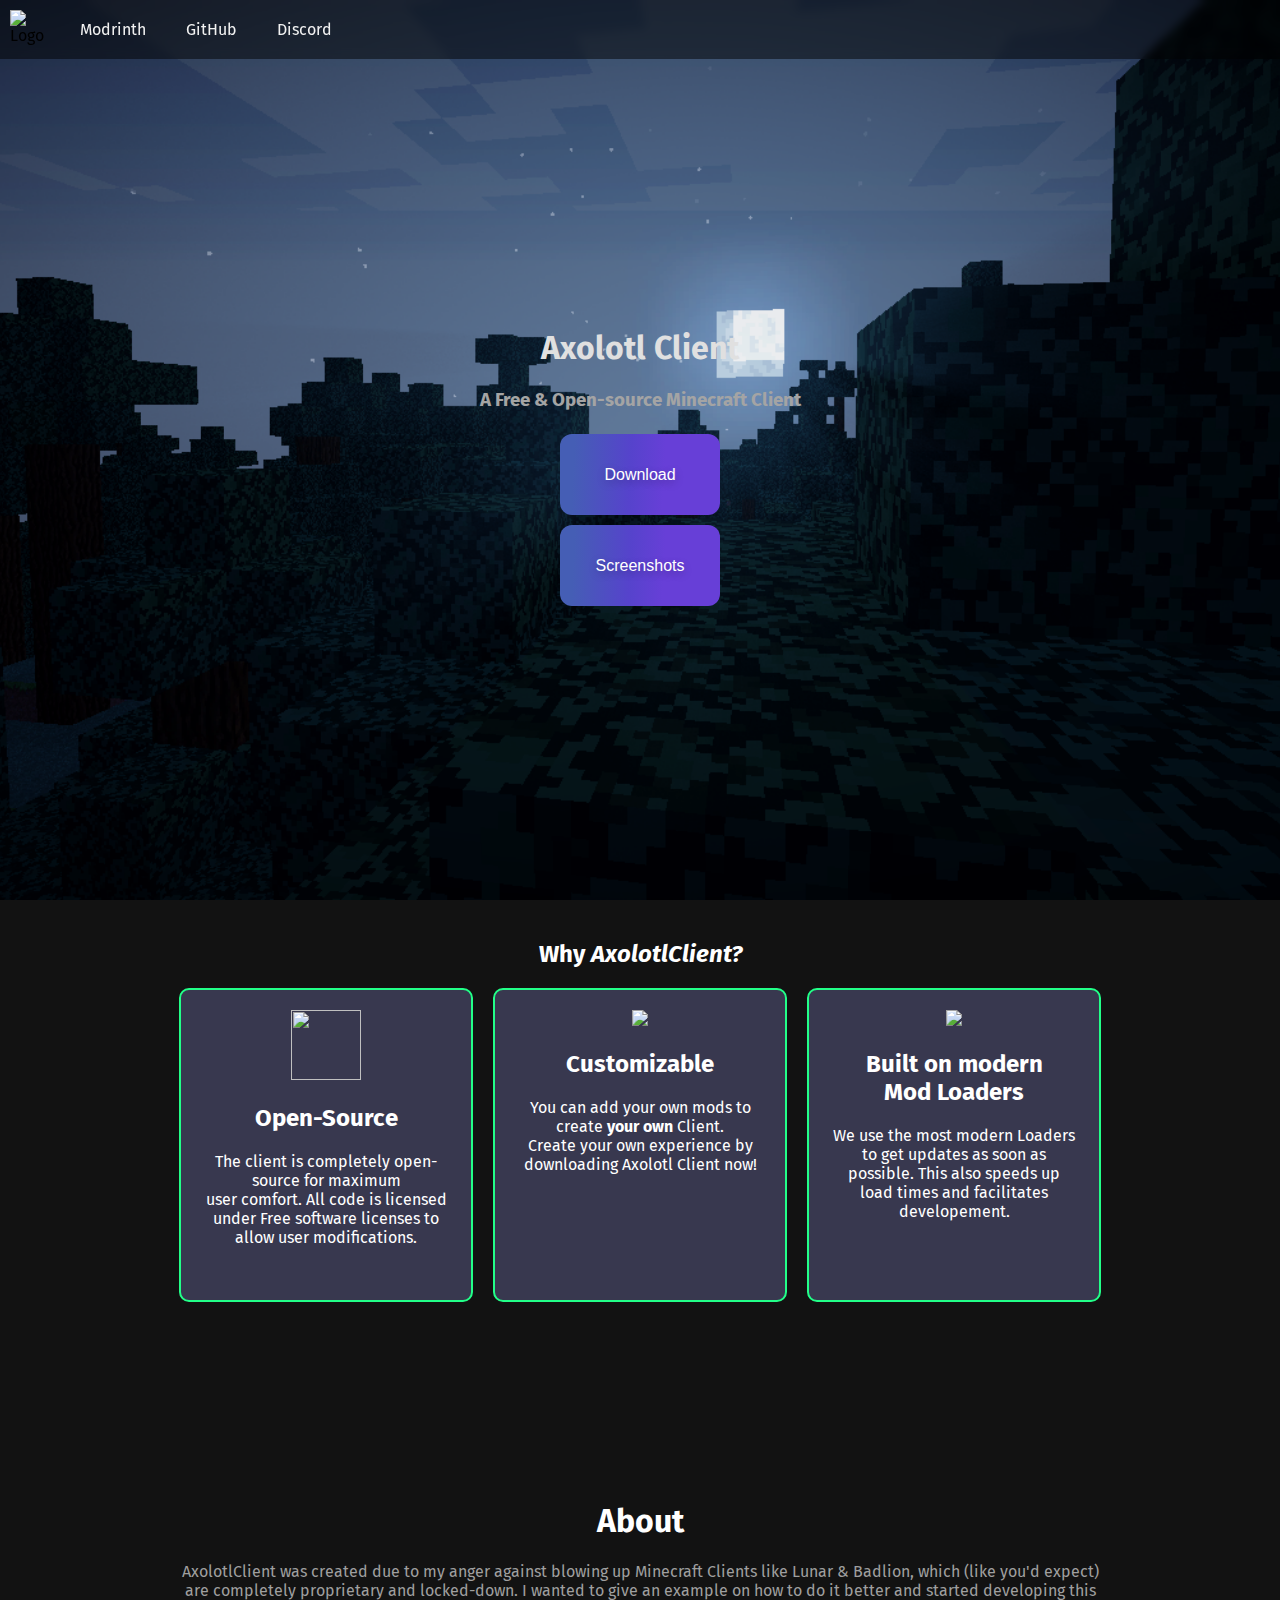
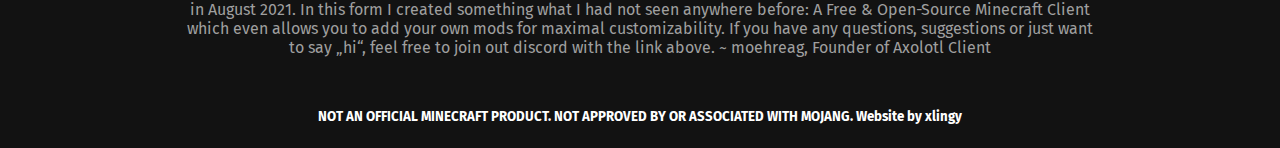
==== index.html @ c9d59232 "New background, buttons, tooltip" ====
<!DOCTYPE html>
<html lang="en">

<head>
  <link rel="stylesheet" href="index.css">
  <link rel="icon" href="images/icon.png">
  <link href="https://fonts.bunny.net/css2?family=Fira+Sans&display=swap" rel="stylesheet">
  <meta charset="UTF-8">
  <meta http-equiv="X-UA-Compatible" content="IE=edge">
  <meta name="viewport" content="width=device-width, initial-scale=1.0">
  <title>Axolotl Client</title>
</head>

<div class="navbar">
  <img src="images/icon.png" alt="Logo">
  <a href="https://modrinth.com/mod/axolotlclient">Modrinth</a>
  <a href="https://github.com/AxolotlClient/">GitHub</a>
  <a href="https://discord.gg/9Q3brQVQZN">Discord</a>
</div>

<body>
  <div class="main">
    <div class="buttons">
      <img src="images/icon.png" alt="">
      <h1>Axolotl Client</h1>
      <h3>A Free & Open-source Minecraft Client</h3>
      <a href="https://modrinth.com/mod/axolotlclient/versions#all-versions"><button class="tooltip"><span class="tooltiptext">Available for 1.8.9, 1.16.5, 1.19-1.19.4</span>Download</button></a>
      <a href="https://modrinth.com/mod/axolotlclient/gallery"><button>Screenshots</button></a>
    </div>
  </div>

  <div class="next__slide">
    <h2>Why <em>AxolotlClient?</em></h2>
    <div class="reasons">
      <div class="reason">
        <img class="icon" src="images/github.svg" width="70px" height="70px">
        <h2>Open-Source</h2>
        <p>
          The client is completely open-source for maximum<br> user comfort.
          All code is licensed under Free software licenses to allow user modifications.
        </p>
      </div>
      <div class="reason">
        <img src="images/modrinth.svg" height="70px" color="#00aa00">
        <h2>Customizable</h2>
        <p>
          You can add your own mods to create <b>your own</b> Client.
          <br>
          Create your own experience by downloading Axolotl Client now!
        </p>
      </div>
      <div class="reason">
        <img src="images/quilt.svg" height="70px">
        <h2>
          Built on modern<br> Mod Loaders
        </h2>
        <p>
          We use the most modern Loaders to get updates as soon as possible. This also speeds up<br> load times and
          facilitates developement.
        </p>
      </div>
    </div>
  </div>
  <div class="about">
    <h1>About</h1>
    <p>AxolotlClient was created due to my anger against blowing up Minecraft Clients like Lunar & Badlion, which
      (like you'd expect) are completely proprietary and locked-down. I wanted to give an example on how to do it better
      and
      started developing this in August 2021. In this form I created something what I had not seen anywhere before:
      A Free & Open-Source Minecraft Client which even allows you to add your own mods for maximal customizability.
      If you have any questions, suggestions or just want to say „hi“, feel free to join out discord with the link
      above.
      ~ moehreag, Founder of Axolotl Client</p>
    <h5 class="warning">NOT AN OFFICIAL MINECRAFT PRODUCT. NOT APPROVED BY OR ASSOCIATED WITH MOJANG.
      Website by xlingy
    </h5>
  </div>



</body>

</html>
---- index.css ----
html {
  scroll-behavior: smooth;
}

::-webkit-scrollbar {
  width: 10px;
}

::-webkit-scrollbar-track {
  background: #3d3d3d;
}

::-webkit-scrollbar-thumb {
  background: #717171;
}

body {
  margin: 0px;
  font-family: "Fira Sans", sans-serif;
}

.main {
  position: relative;
  align-items: center;
  display: flex;
  flex-direction: column;
  justify-content: center;
  text-align: center;
  display: flex;
  flex-direction: column;
  background-image: url(images/background.png);
  background-repeat: no-repeat;
  background-position: center;
  background-size: cover;
  min-height: 100vh;
  min-width: 100%;
  top: 0;
  left: 0;
}

.main h1 {
  color: rgb(224, 224, 224);
}

.main h3 {
  color: #a4a4a4;
}

.main button {
  background-image: linear-gradient(
    92.88deg,
    #455eb5 9.16%,
    #5643cc 43.89%,
    #673fd7 64.72%
  );
  border-radius: 12px;
  margin: 5px;
  border-style: none;
  box-sizing: border-box;
  color: #ffffff;
  cursor: pointer;
  flex-shrink: 0;
  font-family: "Inter UI", "SF Pro Display", -apple-system, BlinkMacSystemFont,
    "Segoe UI", Roboto, Oxygen, Ubuntu, Cantarell, "Open Sans", "Helvetica Neue",
    sans-serif;
  font-size: 16px;
  font-weight: 500;
  height: 4rem;
  padding: 0 1.6rem;
  text-align: center;
  text-shadow: rgba(0, 0, 0, 0.25) 0 3px 8px;
  transition: all 1s;
  user-select: none;
  -webkit-user-select: none;
  touch-action: manipulation;
  width: 50%;
  min-height: 7vh;
  height: 9vh;
  text-decoration: none;
}

.main button:hover {
  box-shadow: rgba(80, 63, 205, 0.5) 0 1px 30px;
  transition-duration: 0.5s;
}

@media (min-width: 768px) {
  .button-36 {
    padding: 0 2.6rem;
  }
}

.tooltip {
  position: relative;
  display: inline-block;
}

.tooltip .tooltiptext {
  opacity: 0;
  transition: opacity 1s;
  visibility: hidden;
  width: 150px;
  background-color: rgba(58, 58, 58, 0.912);
  color: #fff;
  text-align: center;
  border-radius: 6px;
  padding: 5px 0;
  position: absolute;
  z-index: 1;
  bottom: 120%;
  left: 40%;
  margin-left: -60px;
}

.tooltip .tooltiptext::after {
  content: "";
  position: absolute;
  top: 100%;
  left: 50%;
  margin-left: -5px;
  border-width: 5px;
  border-style: solid;
  border-color: rgb(54, 54, 54) transparent transparent transparent;
}

.tooltip:hover .tooltiptext {
  opacity: 1;
  visibility: visible;
}

.main button:hover {
  background-color: #35353f;
}

.main img {
  width: 10vh;
}

.next__slide {
  padding: 20px;
  text-align: center;
  color: white;
  background-color: #121212;
  min-height: 60vh;
}

.reasons {
  flex-wrap: wrap;
  gap: 20px;
  display: flex;
  justify-content: space-between;
  justify-content: center;
  text-align: center;
  background-color: #121212;
  color: white;
}

.reason {
  text-decoration: none;
  text-align: center;
  width: 250px;
  height: 270px;
  border: 2px solid;
  border-color: #22ff88;
  background-color: #38384f;
  border-radius: 10px;
  padding: 20px;
  transition-duration: 0.5s;
  font-size: 16px;
}

.reason:hover {
  border-color: #ff95d6;
  color: #ff95d6;
  font-size: 17.6px;
  height: 280px;
  width: 270px;
  margin-left: 0px;
  margin-right: 0px;
  margin-bottom: 10px;
}

.navbar {
  backdrop-filter: blur(5px);
  z-index: 1;
  overflow: hidden;
  background-color: #00000080;
  position: fixed;
  top: 0;
  width: 100%;
}

.navbar a {
  transition: 1s 5ms;
  float: left;
  display: block;
  color: #f2f2f2;
  text-align: center;
  padding: 20px;
  text-decoration: none;
}

.navbar img {
  padding: 10px;
  float: left;
  width: 40px;
}

.navbar a:hover {
  background: #ffffff90;
  color: black;
}

.about {
  background-color: #121212;
  color: #ffffff;
  padding: 1px;
  text-align: center;
}

.about p {
  color: #9f9f9f;
  margin-left: 20vh;
  margin-right: 20vh;
}

@media (max-width: 1000px) {
  .about p {
    color: #9f9f9f;
    margin-left: 5vh;
    margin-right: 5vh;
  }
}

.warning {
  color: #ffffff;
  padding-top: 30px;
}
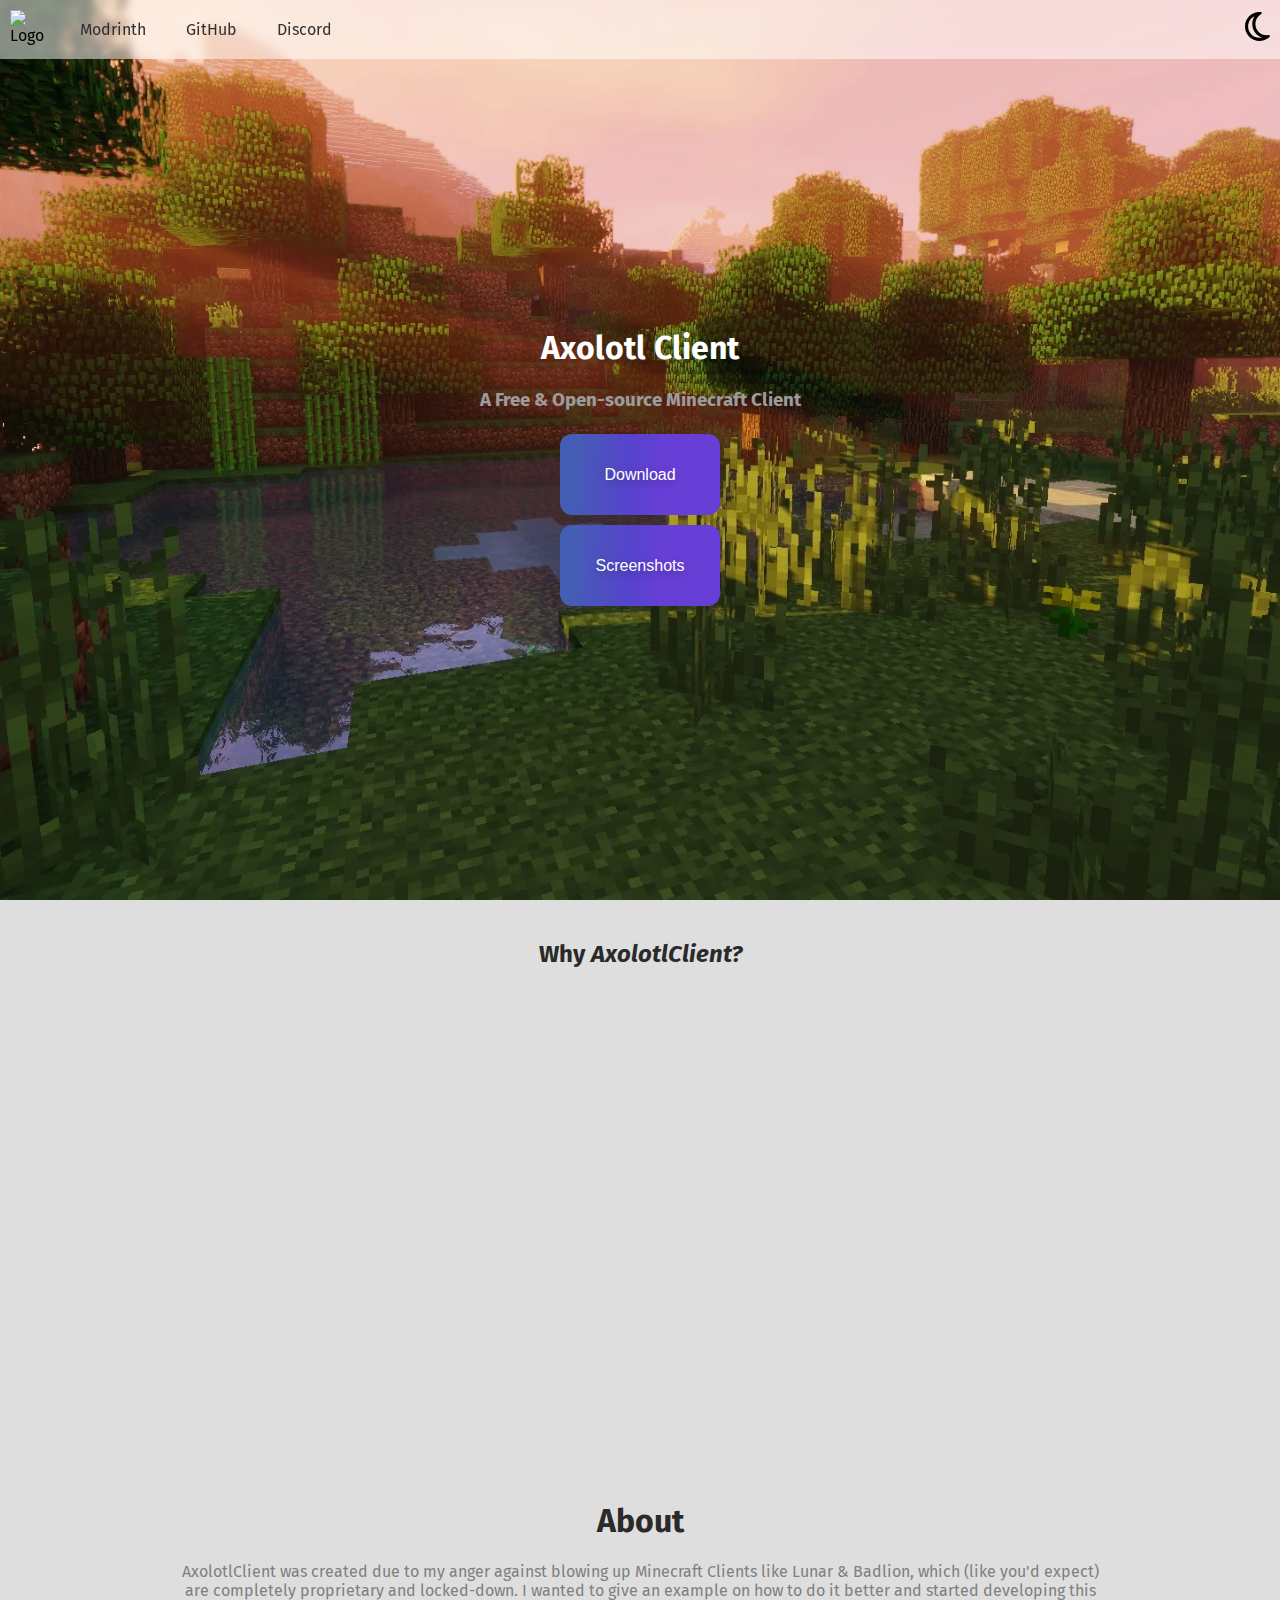
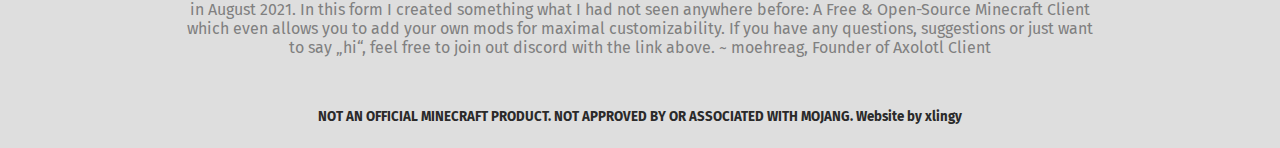
==== commit 3bf5f79d: "Animations for reasons, Dark theme switcher, Some Improvments" ====
--- a/index.html
+++ b/index.html
@@ -1,8 +1,9 @@
 <!DOCTYPE html>
-<html lang="en">
+<html lang="en" data-theme="dark">
 
 <head>
-  <link rel="stylesheet" href="index.css">
+  <script defer src="script.js"></script>
+  <link rel="stylesheet" href="style.css">
   <link rel="icon" href="images/icon.png">
   <link href="https://fonts.bunny.net/css2?family=Fira+Sans&display=swap" rel="stylesheet">
   <meta charset="UTF-8">
@@ -16,6 +17,7 @@
   <a href="https://modrinth.com/mod/axolotlclient">Modrinth</a>
   <a href="https://github.com/AxolotlClient/">GitHub</a>
   <a href="https://discord.gg/9Q3brQVQZN">Discord</a>
+  <img src="images/moon-regular.svg" alt="" id="switcher">
 </div>
 
 <body>
@@ -24,7 +26,8 @@
       <img src="images/icon.png" alt="">
       <h1>Axolotl Client</h1>
       <h3>A Free & Open-source Minecraft Client</h3>
-      <a href="https://modrinth.com/mod/axolotlclient/versions#all-versions"><button class="tooltip"><span class="tooltiptext">Available for 1.8.9, 1.16.5, 1.19-1.19.4</span>Download</button></a>
+      <a href="https://modrinth.com/mod/axolotlclient/versions#all-versions"><button class="tooltip">
+          Download</button></a>
       <a href="https://modrinth.com/mod/axolotlclient/gallery"><button>Screenshots</button></a>
     </div>
   </div>
@@ -75,9 +78,6 @@
       Website by xlingy
     </h5>
   </div>
-
-
-
 </body>
 
 </html>--- a/style.css
+++ b/style.css
@@ -0,0 +1,269 @@
+:root[data-theme="dark"] {
+  --background-image: url(images/background.png);
+  --navbar-text: #ffffff;
+  --main-text: #f2f2f2;
+  --muted-text: #a4a4a4;
+  --main-bg: #121212;
+  --reason-bg: #38384f;
+  --navbar-bg: #00000080;
+  --navbar-hover-bg: #ffffff90;
+  --navbar-hover-text: #000;
+  --scrollbar-track: #3d3d3d;
+  --scrollbar-thumb: #717171;
+  --about-text: var(--main-text);
+  --about-muted: var(--muted-text);
+  --switcher-color: invert(100%) sepia(2%) saturate(122%) hue-rotate(243deg)
+    brightness(113%) contrast(90%);
+}
+
+:root[data-theme="light"] {
+  --background-image: url(images/light-bg.webp);
+  --main-text: #fff;
+  --muted-text: #9c9c9c;
+  --reason-text: #fff;
+  --navbar-text: #303030;
+  --main-bg: #dedede;
+  --reason-bg: #5a5a6b;
+  --navbar-bg: #ffffff80;
+  --navbar-hover-bg: #00000090;
+  --navbar-hover-text: #fff;
+  --scrollbar-track: #6c6c6c;
+  --scrollbar-thumb: #b0b0b0;
+  --about-text: #2a2a2a;
+  --about-muted: #808080;
+}
+
+:root {
+  --default-transition: color 0.3s ease-in-out,
+    background-color 0.4s ease-in-out, border-color 0.3s ease-in-out,
+    fill 0.3s ease-in-out, transform 0.3s ease-in-out;
+}
+
+html {
+  scroll-behavior: smooth;
+}
+
+::-webkit-scrollbar {
+  width: 10px;
+}
+
+::-webkit-scrollbar-track {
+  background: var(--scrollbar-track);
+}
+
+::-webkit-scrollbar-thumb {
+  background: var(--scrollbar-thumb);
+}
+
+body {
+  transition: var(--default-transition);
+  margin: 0px;
+  font-family: "Fira Sans", sans-serif;
+}
+
+.main {
+  background: var(--background-image);
+  position: relative;
+  align-items: center;
+  display: flex;
+  flex-direction: column;
+  justify-content: center;
+  text-align: center;
+  display: flex;
+  flex-direction: column;
+  background-repeat: no-repeat;
+  background-position: center;
+  background-size: cover;
+  min-height: 100vh;
+  min-width: 100%;
+  top: 0;
+  left: 0;
+}
+
+.main h1 {
+  color: var(--main-text);
+}
+
+.main h3 {
+  color: var(--muted-text);
+}
+
+.main button {
+  background-image: linear-gradient(
+    92.88deg,
+    #455eb5 9.16%,
+    #5643cc 43.89%,
+    #673fd7 64.72%
+  );
+  border-radius: 12px;
+  margin: 5px;
+  border-style: none;
+  box-sizing: border-box;
+  color: var(--main-text);
+  cursor: pointer;
+  flex-shrink: 0;
+  font-family: "Inter UI", "SF Pro Display", -apple-system, BlinkMacSystemFont,
+    "Segoe UI", Roboto, Oxygen, Ubuntu, Cantarell, "Open Sans", "Helvetica Neue",
+    sans-serif;
+  font-size: 16px;
+  font-weight: 500;
+  height: 4rem;
+  padding: 0 1.6rem;
+  text-align: center;
+  text-shadow: rgba(0, 0, 0, 0.25) 0 3px 8px;
+  transition: all 1s;
+  user-select: none;
+  -webkit-user-select: none;
+  touch-action: manipulation;
+  width: 50%;
+  min-height: 7vh;
+  height: 9vh;
+  text-decoration: none;
+}
+
+.main button:hover {
+  box-shadow: rgba(80, 63, 205, 0.5) 0 1px 30px;
+  transition-duration: 0.5s;
+}
+
+@media (min-width: 768px) {
+  .button-36 {
+    padding: 0 2.6rem;
+  }
+}
+
+.main img {
+  width: 10vh;
+}
+
+.next__slide {
+  transition: var(--default-transition);
+  padding: 20px;
+  text-align: center;
+  color: var(--about-text);
+  background-color: var(--main-bg);
+  min-height: 60vh;
+}
+
+.reasons {
+  flex-wrap: wrap;
+  gap: 20px;
+  display: flex;
+  justify-content: space-between;
+  justify-content: center;
+  text-align: center;
+  color: var(--reason-text);
+}
+
+.reason {
+  text-decoration: none;
+  text-align: center;
+  width: 250px;
+  height: 270px;
+  border: 2px solid;
+  border-color: #22ff88;
+  background-color: var(--reason-bg);
+  border-radius: 10px;
+  padding: 20px;
+  transition-duration: 0.5s;
+  font-size: 16px;
+  opacity: 0;
+  transition: all 1s;
+  transform: translateX(-100%);
+}
+
+.reason p {
+  color: #d5d5d5;
+}
+
+@media (orientation: landscape) {
+  .reason:nth-child(2) {
+    transition-delay: 100ms;
+  }
+
+  .reason:nth-child(3) {
+    transition-delay: 200ms;
+  }
+}
+
+.show {
+  opacity: 1;
+  transform: translateX(0);
+}
+
+.reason:hover {
+  border-color: #ff95d6;
+  color: #ff95d6;
+  font-size: 17.6px;
+  height: 280px;
+  width: 270px;
+  margin-left: 0px;
+  margin-right: 0px;
+  margin-bottom: 10px;
+}
+
+.navbar {
+  transition: var(--default-transition);
+  backdrop-filter: blur(5px);
+  z-index: 1;
+  overflow: hidden;
+  background-color: var(--navbar-bg);
+  position: fixed;
+  top: 0;
+  width: 100%;
+}
+
+.navbar a {
+  transition: 1s 5ms;
+  float: left;
+  display: block;
+  color: var(--navbar-text);
+  text-align: center;
+  padding: 20px;
+  text-decoration: none;
+}
+
+.navbar img {
+  padding: 10px;
+  float: left;
+  width: 40px;
+}
+
+.navbar a:hover {
+  background: var(--navbar-hover-bg);
+  color: var(--navbar-hover-text);
+}
+
+#switcher {
+  transition: .3s 5ms;
+  filter: var(--switcher-color);
+  float: right;
+  width: 25px;
+  cursor: pointer;
+}
+
+.about {
+  transition: var(--default-transition);
+  background-color: var(--main-bg);
+  color: var(--about-text);
+  padding: 1px;
+  text-align: center;
+}
+
+.about p {
+  color: var(--about-muted);
+  margin-left: 20vh;
+  margin-right: 20vh;
+}
+
+@media (max-width: 1000px) {
+  .about p {
+    margin-left: 5vh;
+    margin-right: 5vh;
+  }
+}
+
+.warning {
+  color: var(--about-text);
+  padding-top: 30px;
+}
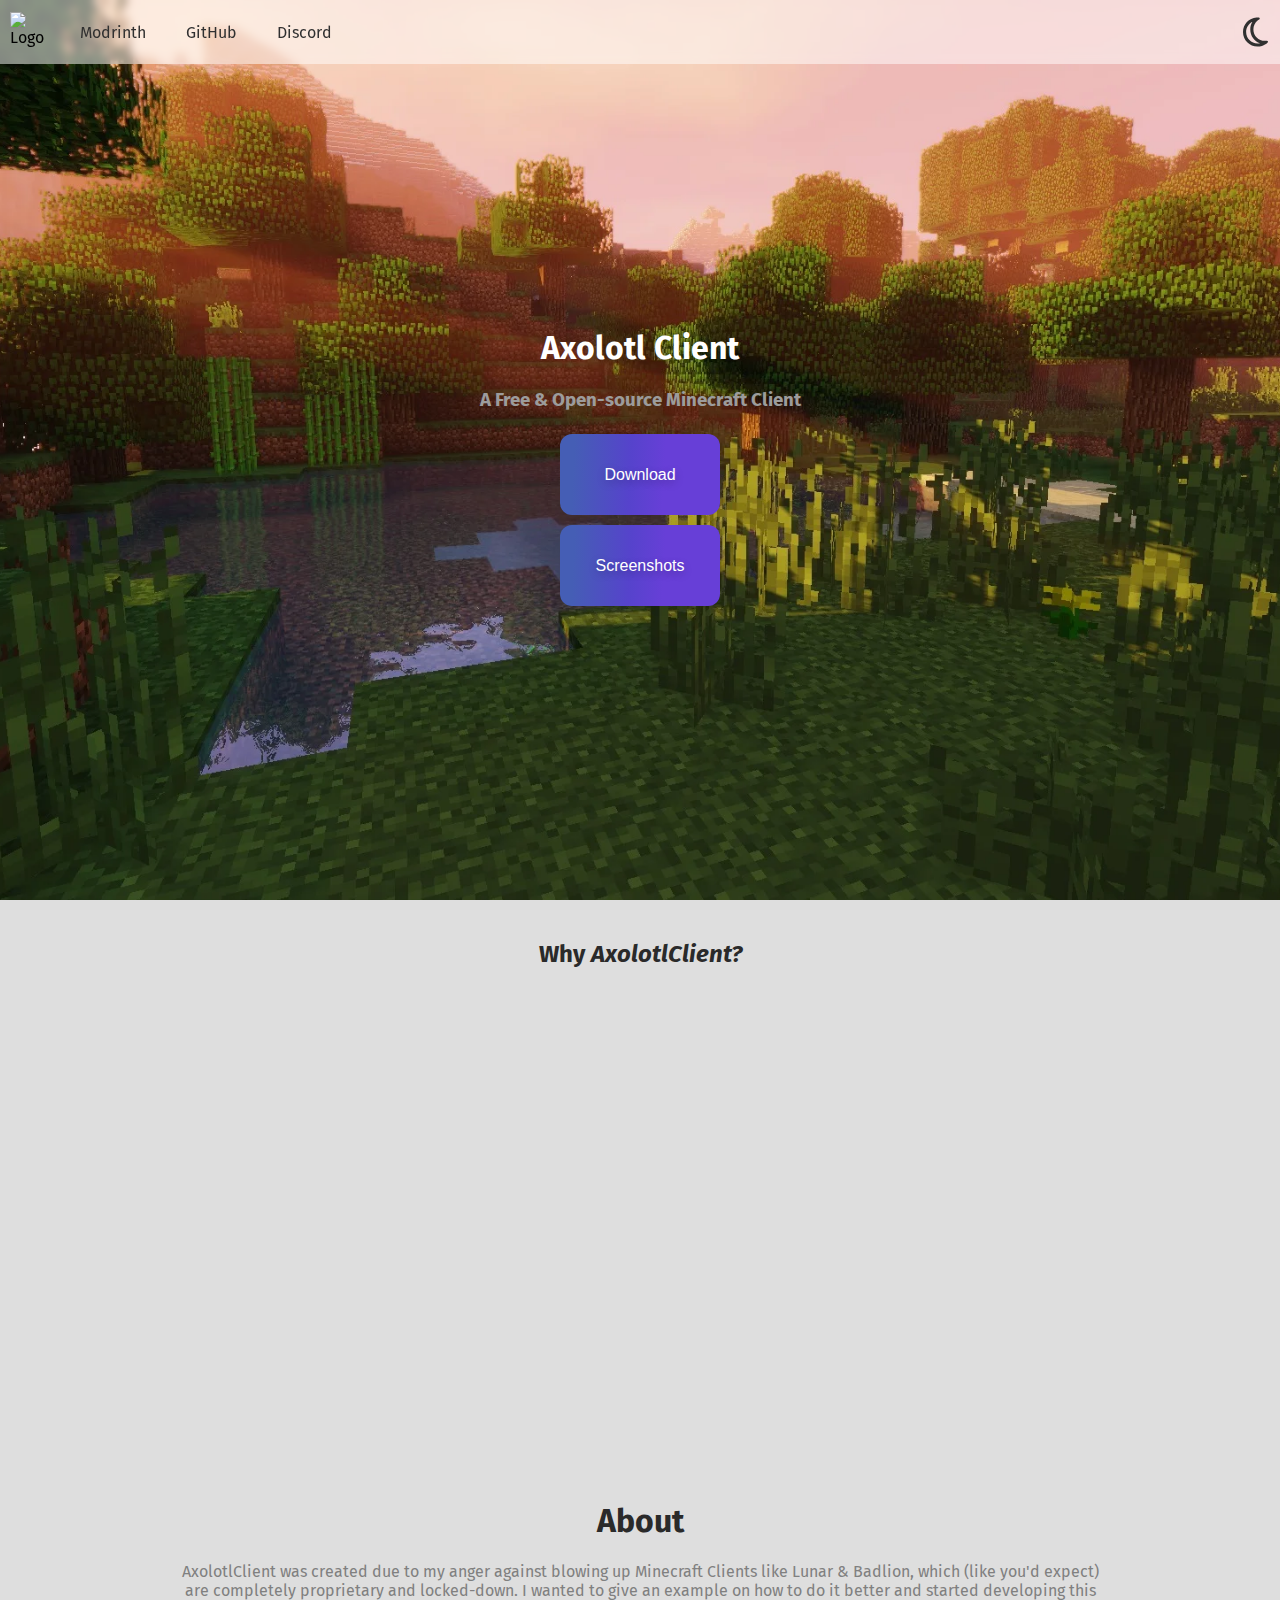
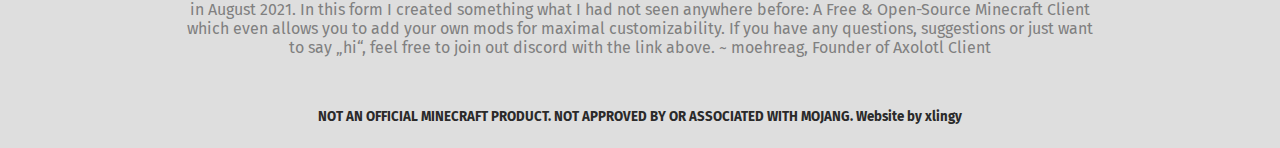
==== commit 6b1d1be3: "Improved dark theme switcher & Navbar improvments" ====
--- a/index.html
+++ b/index.html
@@ -13,11 +13,13 @@
 </head>
 
 <div class="navbar">
-  <img src="images/icon.png" alt="Logo">
-  <a href="https://modrinth.com/mod/axolotlclient">Modrinth</a>
-  <a href="https://github.com/AxolotlClient/">GitHub</a>
-  <a href="https://discord.gg/9Q3brQVQZN">Discord</a>
-  <img src="images/moon-regular.svg" alt="" id="switcher">
+  <div class="navbar-left">
+    <img src="images/icon.png" alt="Logo">
+    <a href="https://modrinth.com/mod/axolotlclient">Modrinth</a>
+    <a href="https://github.com/AxolotlClient/">GitHub</a>
+    <a href="https://discord.gg/9Q3brQVQZN">Discord</a>
+  </div>
+  <div class="navbar-right"><img src="images/moon-regular.svg" alt="" id="switcher"></div>
 </div>
 
 <body>
--- a/style.css
+++ b/style.css
@@ -31,6 +31,8 @@
   --scrollbar-thumb: #b0b0b0;
   --about-text: #2a2a2a;
   --about-muted: #808080;
+  --switcher-color: invert(6%) sepia(1%) saturate(751%) hue-rotate(314deg)
+    brightness(101%) contrast(71%);
 }
 
 :root {
@@ -202,8 +204,20 @@
   margin-bottom: 10px;
 }
 
+.navbar-left,
+.navbar-right {
+  display: flex;
+  align-items: center;
+  justify-content: space-between;
+}
+
 .navbar {
   transition: var(--default-transition);
+  justify-content: space-between;
+  display: flex;
+  align-items: center;
+  display: flex;
+  align-items: center;
   backdrop-filter: blur(5px);
   z-index: 1;
   overflow: hidden;
@@ -225,7 +239,7 @@
 
 .navbar img {
   padding: 10px;
-  float: left;
+  height: 40px;
   width: 40px;
 }
 
@@ -235,10 +249,11 @@
 }
 
 #switcher {
-  transition: .3s 5ms;
+  transition: 0.3s 5ms;
   filter: var(--switcher-color);
   float: right;
   width: 25px;
+  margin: 2px;
   cursor: pointer;
 }
 
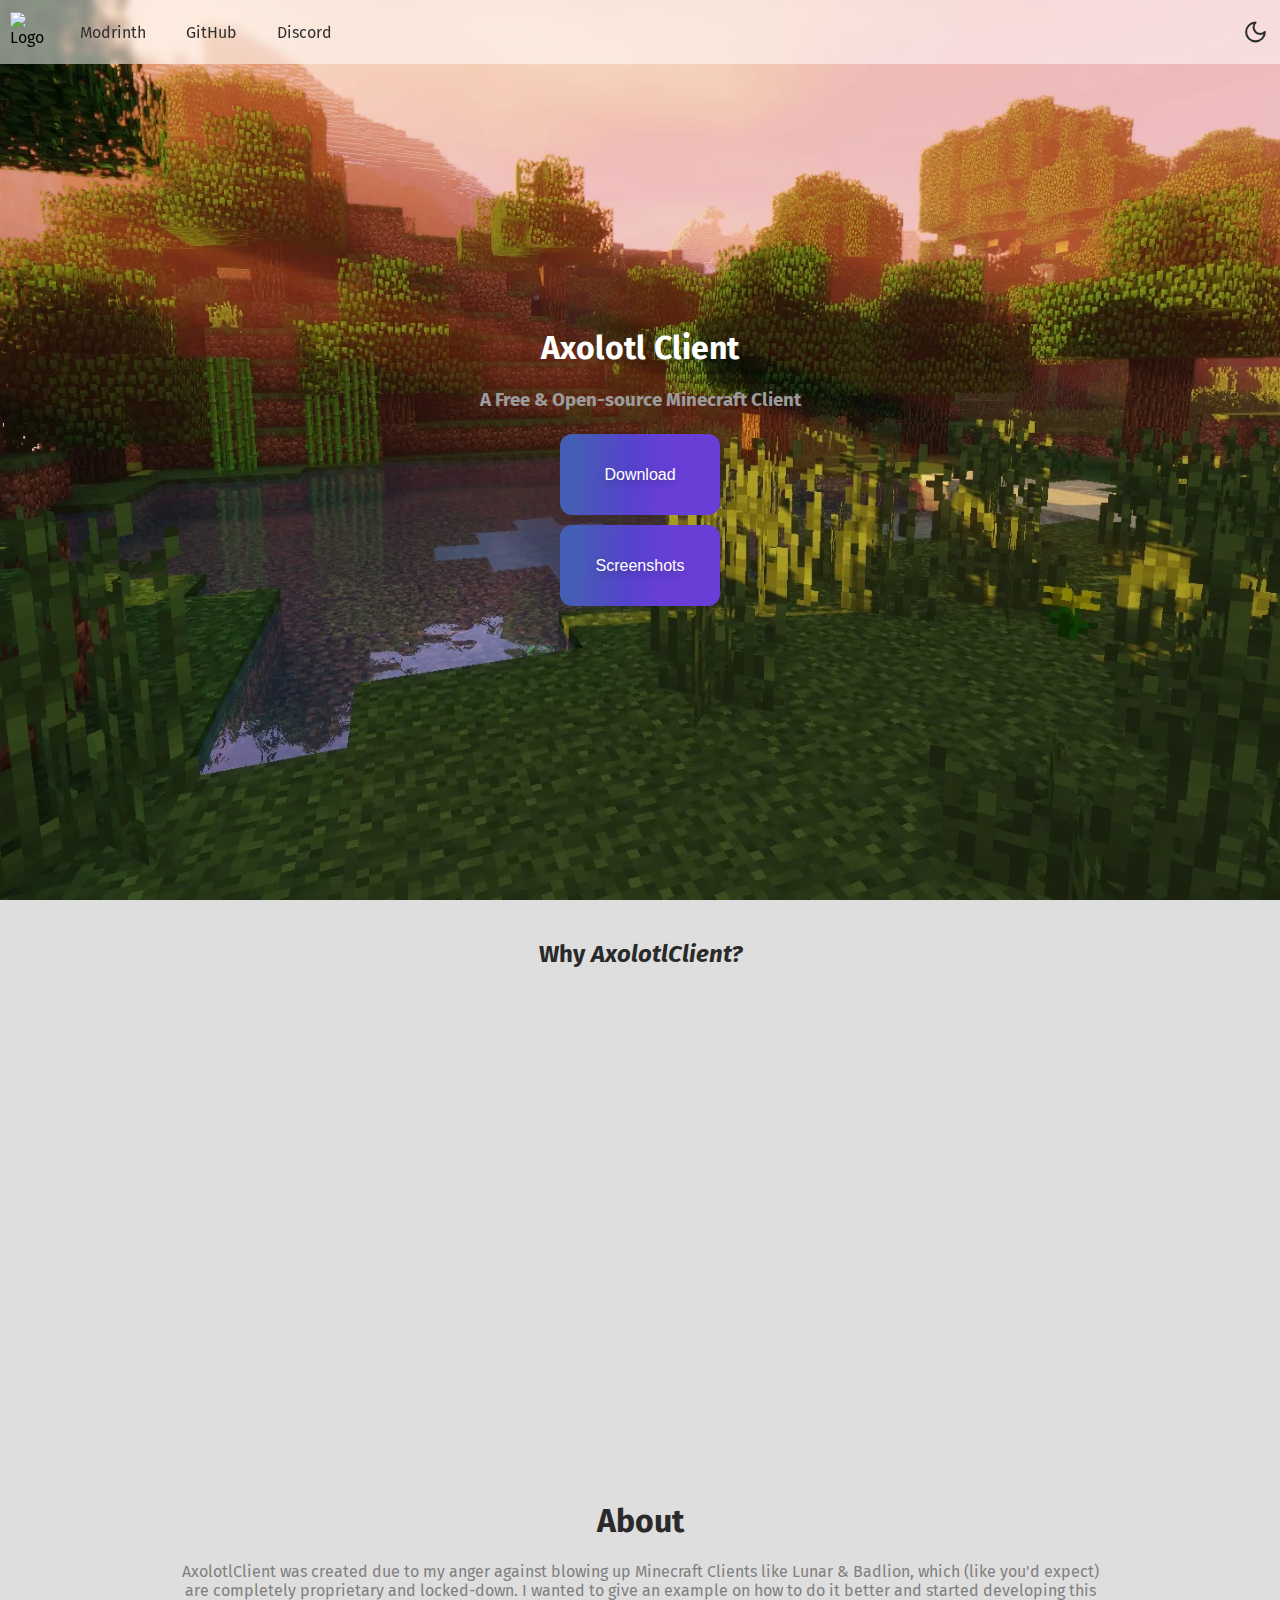
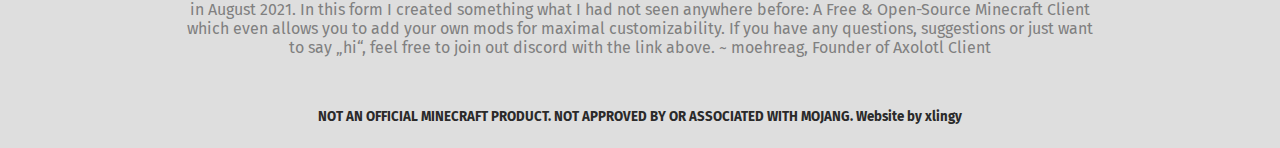
==== commit 55b7f47c: "Switch to another icons" ====
--- a/index.html
+++ b/index.html
@@ -19,7 +19,7 @@
     <a href="https://github.com/AxolotlClient/">GitHub</a>
     <a href="https://discord.gg/9Q3brQVQZN">Discord</a>
   </div>
-  <div class="navbar-right"><img src="images/moon-regular.svg" alt="" id="switcher"></div>
+  <div class="navbar-right"><img src="images/moon.svg" alt="" id="switcher"></div>
 </div>
 
 <body>
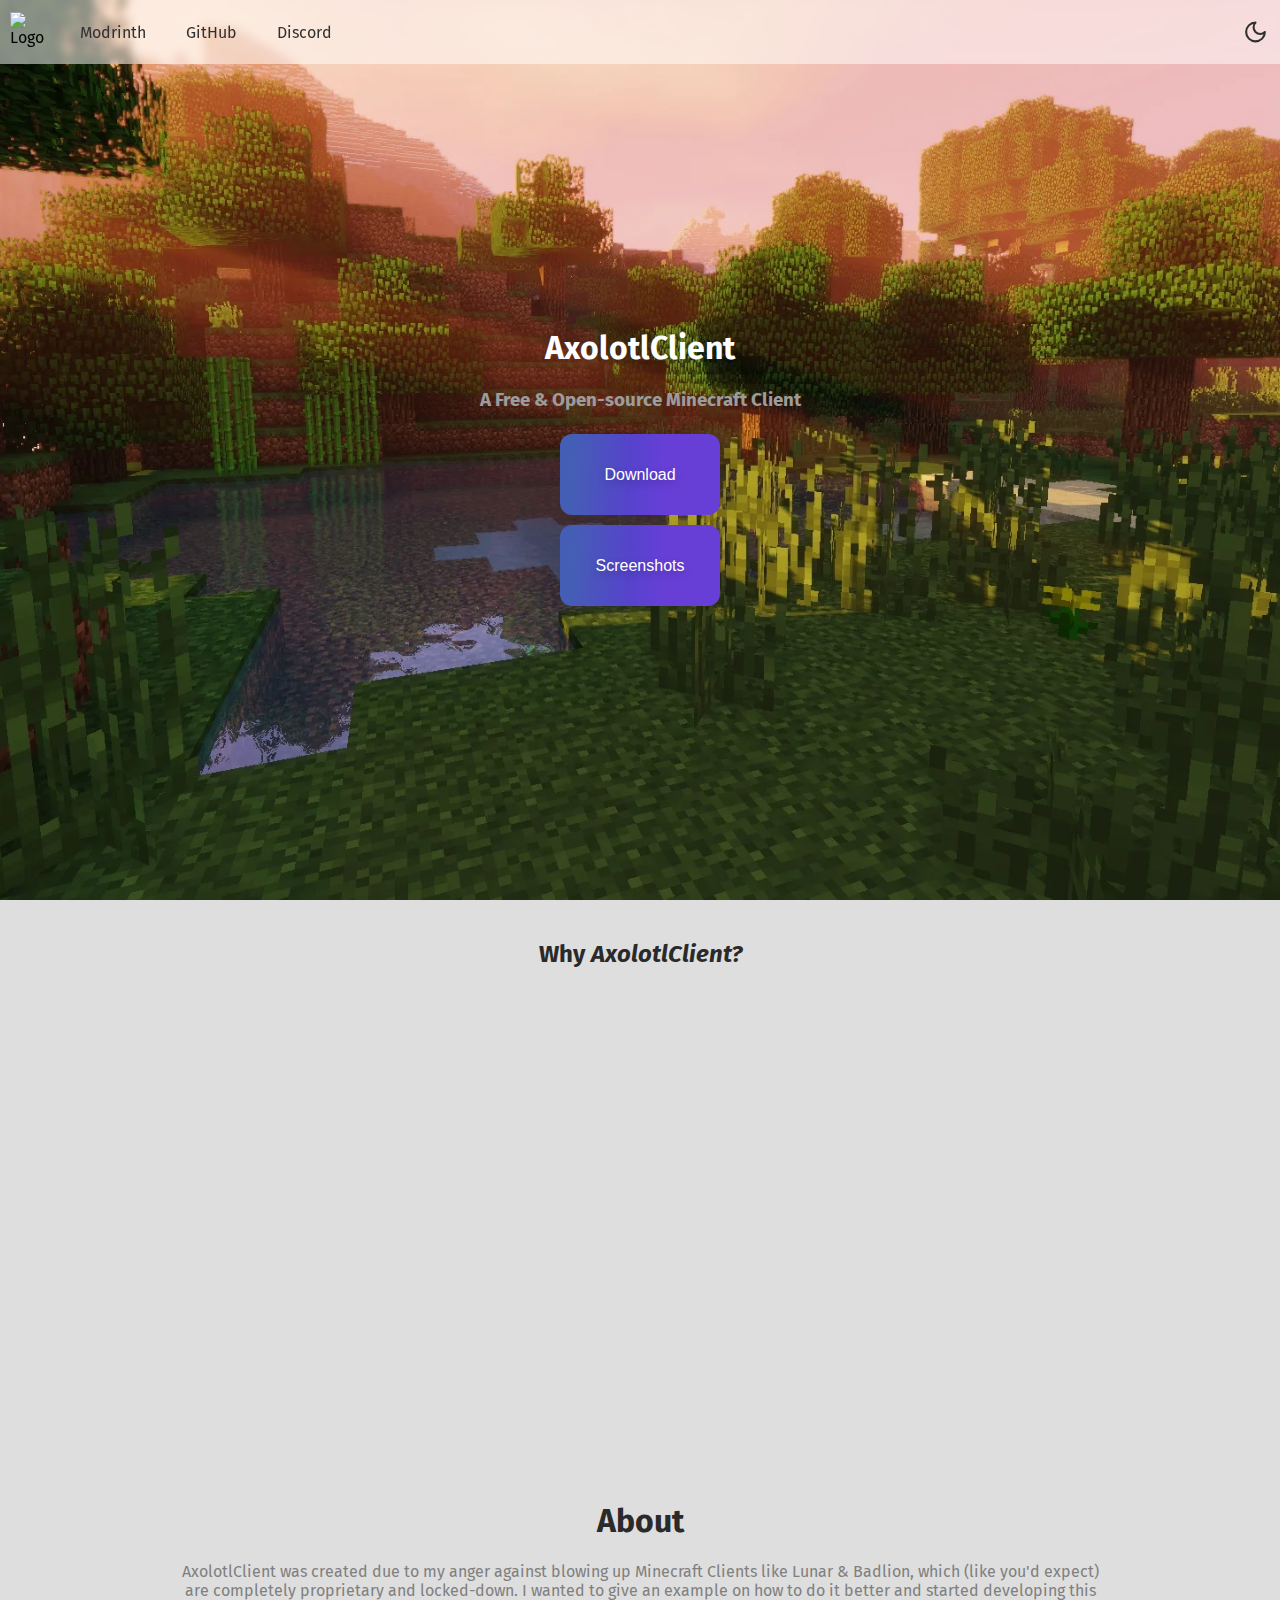
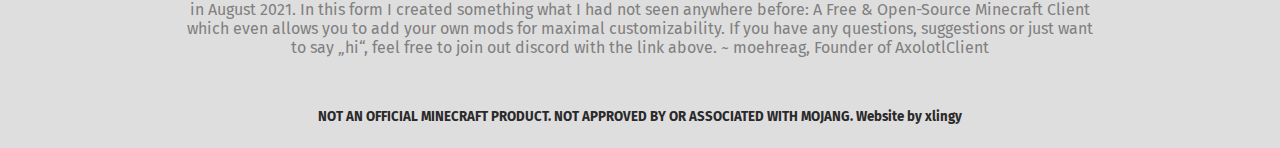
==== commit 75cedabd: "Update discord invite link" ====
--- a/index.html
+++ b/index.html
@@ -9,7 +9,7 @@
   <meta charset="UTF-8">
   <meta http-equiv="X-UA-Compatible" content="IE=edge">
   <meta name="viewport" content="width=device-width, initial-scale=1.0">
-  <title>Axolotl Client</title>
+  <title>AxolotlClient</title>
 </head>
 
 <div class="navbar">
@@ -17,7 +17,7 @@
     <img src="images/icon.png" alt="Logo">
     <a href="https://modrinth.com/mod/axolotlclient">Modrinth</a>
     <a href="https://github.com/AxolotlClient/">GitHub</a>
-    <a href="https://discord.gg/9Q3brQVQZN">Discord</a>
+    <a href="https://discord.gg/WyMjeX3vka">Discord</a>
   </div>
   <div class="navbar-right"><img src="images/moon.svg" alt="" id="switcher"></div>
 </div>
@@ -26,7 +26,7 @@
   <div class="main">
     <div class="buttons">
       <img src="images/icon.png" alt="">
-      <h1>Axolotl Client</h1>
+      <h1>AxolotlClient</h1>
       <h3>A Free & Open-source Minecraft Client</h3>
       <a href="https://modrinth.com/mod/axolotlclient/versions#all-versions"><button class="tooltip">
           Download</button></a>
@@ -51,7 +51,7 @@
         <p>
           You can add your own mods to create <b>your own</b> Client.
           <br>
-          Create your own experience by downloading Axolotl Client now!
+          Create your own experience by downloading AxolotlClient now!
         </p>
       </div>
       <div class="reason">
@@ -75,11 +75,11 @@
       A Free & Open-Source Minecraft Client which even allows you to add your own mods for maximal customizability.
       If you have any questions, suggestions or just want to say „hi“, feel free to join out discord with the link
       above.
-      ~ moehreag, Founder of Axolotl Client</p>
+      ~ moehreag, Founder of AxolotlClient</p>
     <h5 class="warning">NOT AN OFFICIAL MINECRAFT PRODUCT. NOT APPROVED BY OR ASSOCIATED WITH MOJANG.
       Website by xlingy
     </h5>
   </div>
 </body>
 
-</html>+</html>
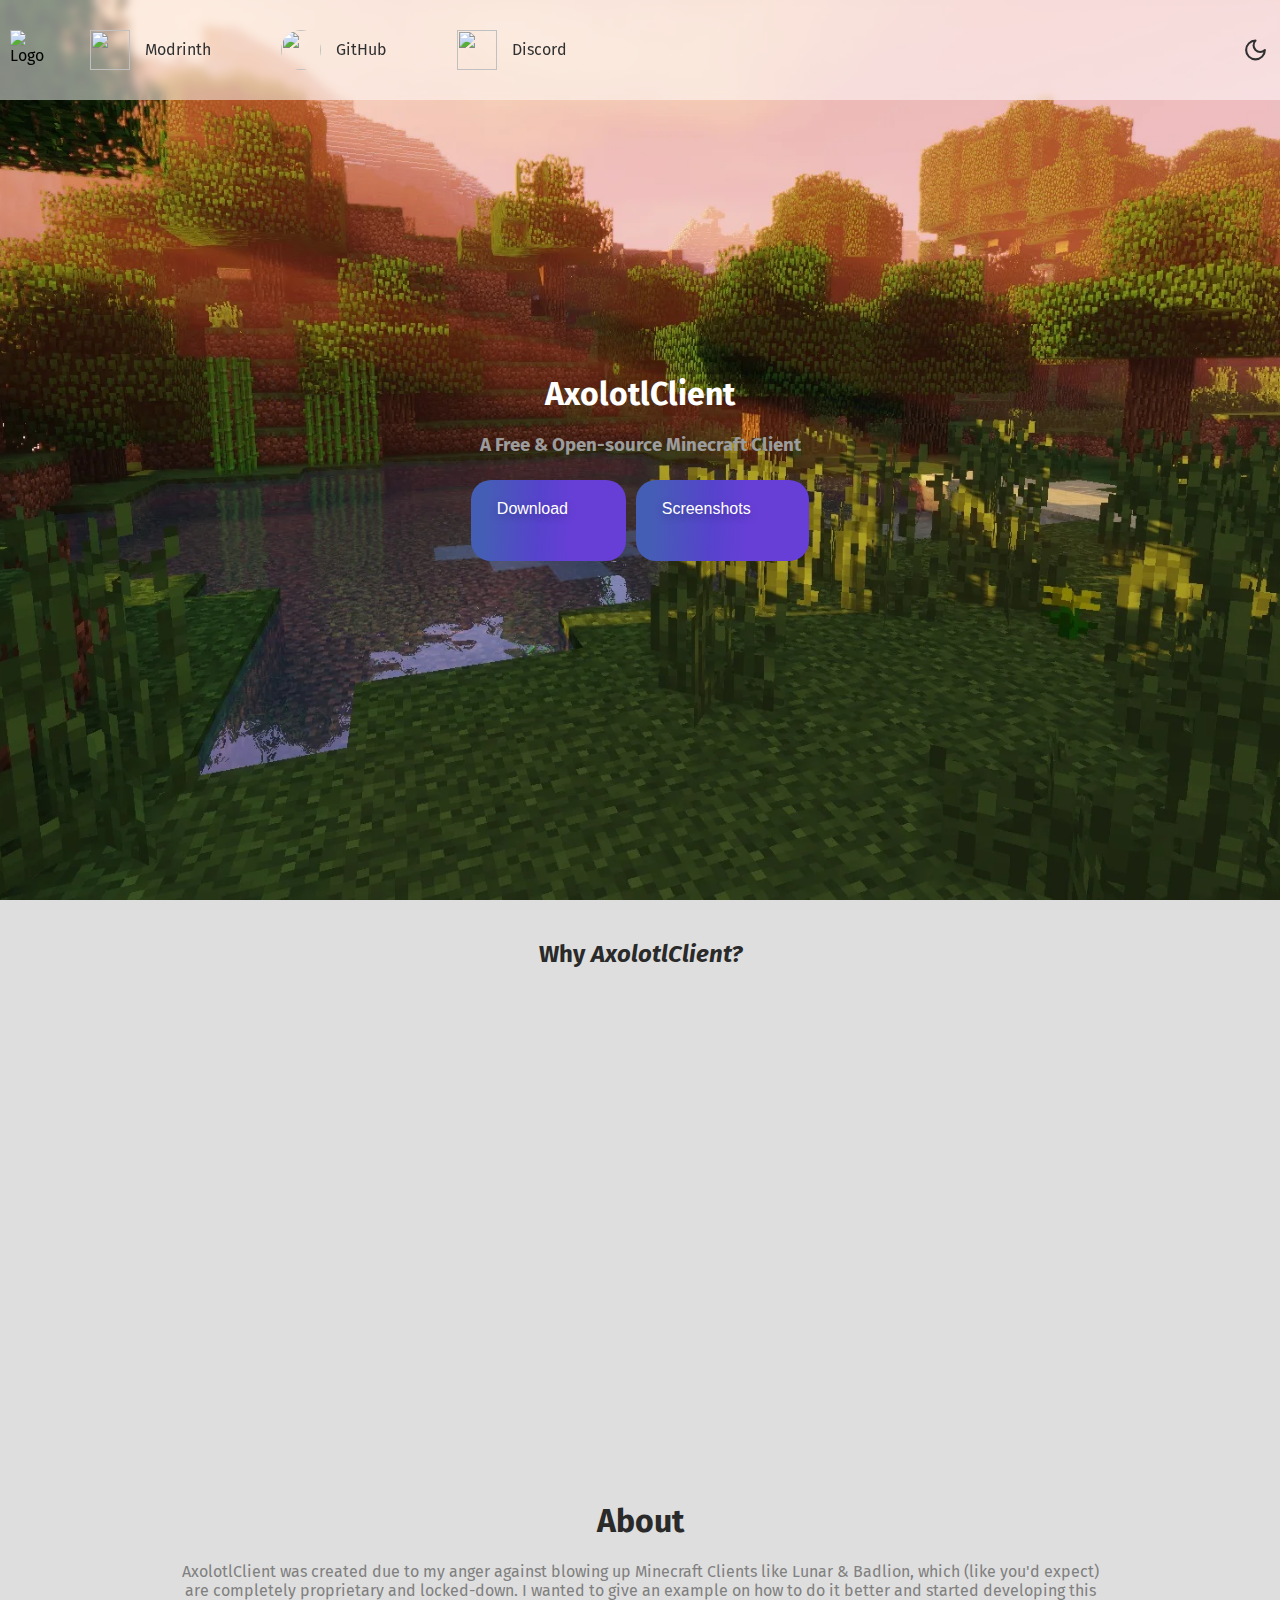
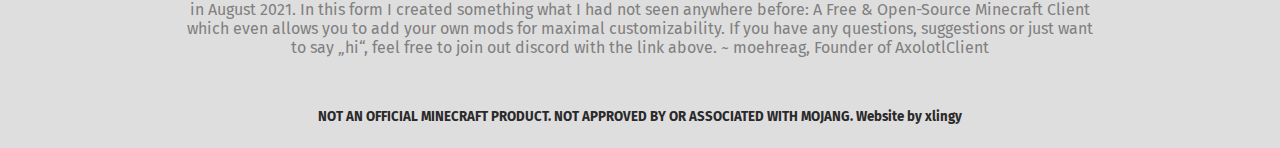
==== commit 9d6f8512: "site changes" ====
--- a/index.html
+++ b/index.html
@@ -3,6 +3,7 @@
 
 <head>
   <script defer src="script.js"></script>
+  <script src="https://unpkg.com/feather-icons"></script>
   <link rel="stylesheet" href="style.css">
   <link rel="icon" href="images/icon.png">
   <link href="https://fonts.bunny.net/css2?family=Fira+Sans&display=swap" rel="stylesheet">
@@ -15,9 +16,18 @@
 <div class="navbar">
   <div class="navbar-left">
     <img src="images/icon.png" alt="Logo">
-    <a href="https://modrinth.com/mod/axolotlclient">Modrinth</a>
-    <a href="https://github.com/AxolotlClient/">GitHub</a>
-    <a href="https://discord.gg/WyMjeX3vka">Discord</a>
+    <a href="https://modrinth.com/project/p2rxzX0q">
+      <img class="icon-img-ecorous" src="images/modrinth.svg">
+      <i>Modrinth</i>
+    </a>
+    <a href="https://github.com/AxolotlClient/">
+      <img class="icon-img-ecorous github-icon" src="images/github.svg">
+      <i>GitHub</i>
+    </a>
+    <a href="https://discord.gg/WyMjeX3vka">
+      <img class="icon-img-ecorous" src="images/discord.svg">
+      <i>Discord</i>
+    </a>
   </div>
   <div class="navbar-right"><img src="images/moon.svg" alt="" id="switcher"></div>
 </div>
@@ -28,9 +38,13 @@
       <img src="images/icon.png" alt="">
       <h1>AxolotlClient</h1>
       <h3>A Free & Open-source Minecraft Client</h3>
-      <a href="https://modrinth.com/mod/axolotlclient/versions#all-versions"><button class="tooltip">
-          Download</button></a>
-      <a href="https://modrinth.com/mod/axolotlclient/gallery"><button>Screenshots</button></a>
+      <div class="buttons-2">
+        <a href="https://modrinth.com/project/p2rxzX0q/versions#all-versions"><button><i width="1.5rem" height="1.5rem"
+          style="margin-right: 7.5px;" data-feather="download"> </i>Download</button></a>
+        <a href="https://modrinth.com/project/p2rxzX0q/gallery"><button><i width="1.5rem" height="1.5rem"
+              style="margin-right: 7.5px;" data-feather="image"> </i>Screenshots</button></a>
+
+      </div>
     </div>
   </div>
 
@@ -82,4 +96,4 @@
   </div>
 </body>
 
-</html>
+</html>--- a/style.css
+++ b/style.css
@@ -97,7 +97,7 @@
     #5643cc 43.89%,
     #673fd7 64.72%
   );
-  border-radius: 12px;
+  border-radius: 20px;
   margin: 5px;
   border-style: none;
   box-sizing: border-box;
@@ -121,6 +121,7 @@
   min-height: 7vh;
   height: 9vh;
   text-decoration: none;
+  min-width: max-content;
 }
 
 .main button:hover {
@@ -282,3 +283,42 @@
   color: var(--about-text);
   padding-top: 30px;
 }
+
+.icon-container-ecorous {
+  display: grid;
+  align-items: center; 
+  grid-template-columns: 1fr 1fr 1fr;
+  column-gap: 5px;
+ }
+ 
+ .icon-img-ecorous {
+   max-width: 100%;
+   max-height:100%;
+ }
+
+ i { transition: 1s 5ms;
+  float: right;
+  display: block;
+  color: var(--navbar-text);
+  text-align: center;
+  padding: 20px;
+  padding-left: 5px;
+  text-decoration: none;
+  font-style: normal;
+}
+
+.buttons-2 {
+  display: flex;
+}
+.github-icon[data-theme="dark"] {
+  background: white;
+  border-radius: 100%;
+  padding: 0.05rem;
+  margin-right: 10px;
+  margin-top: 5px;
+}
+.github-icon[data-theme="light"] {
+  background: none;
+  border-radius: 100%;
+  padding: 10px;
+}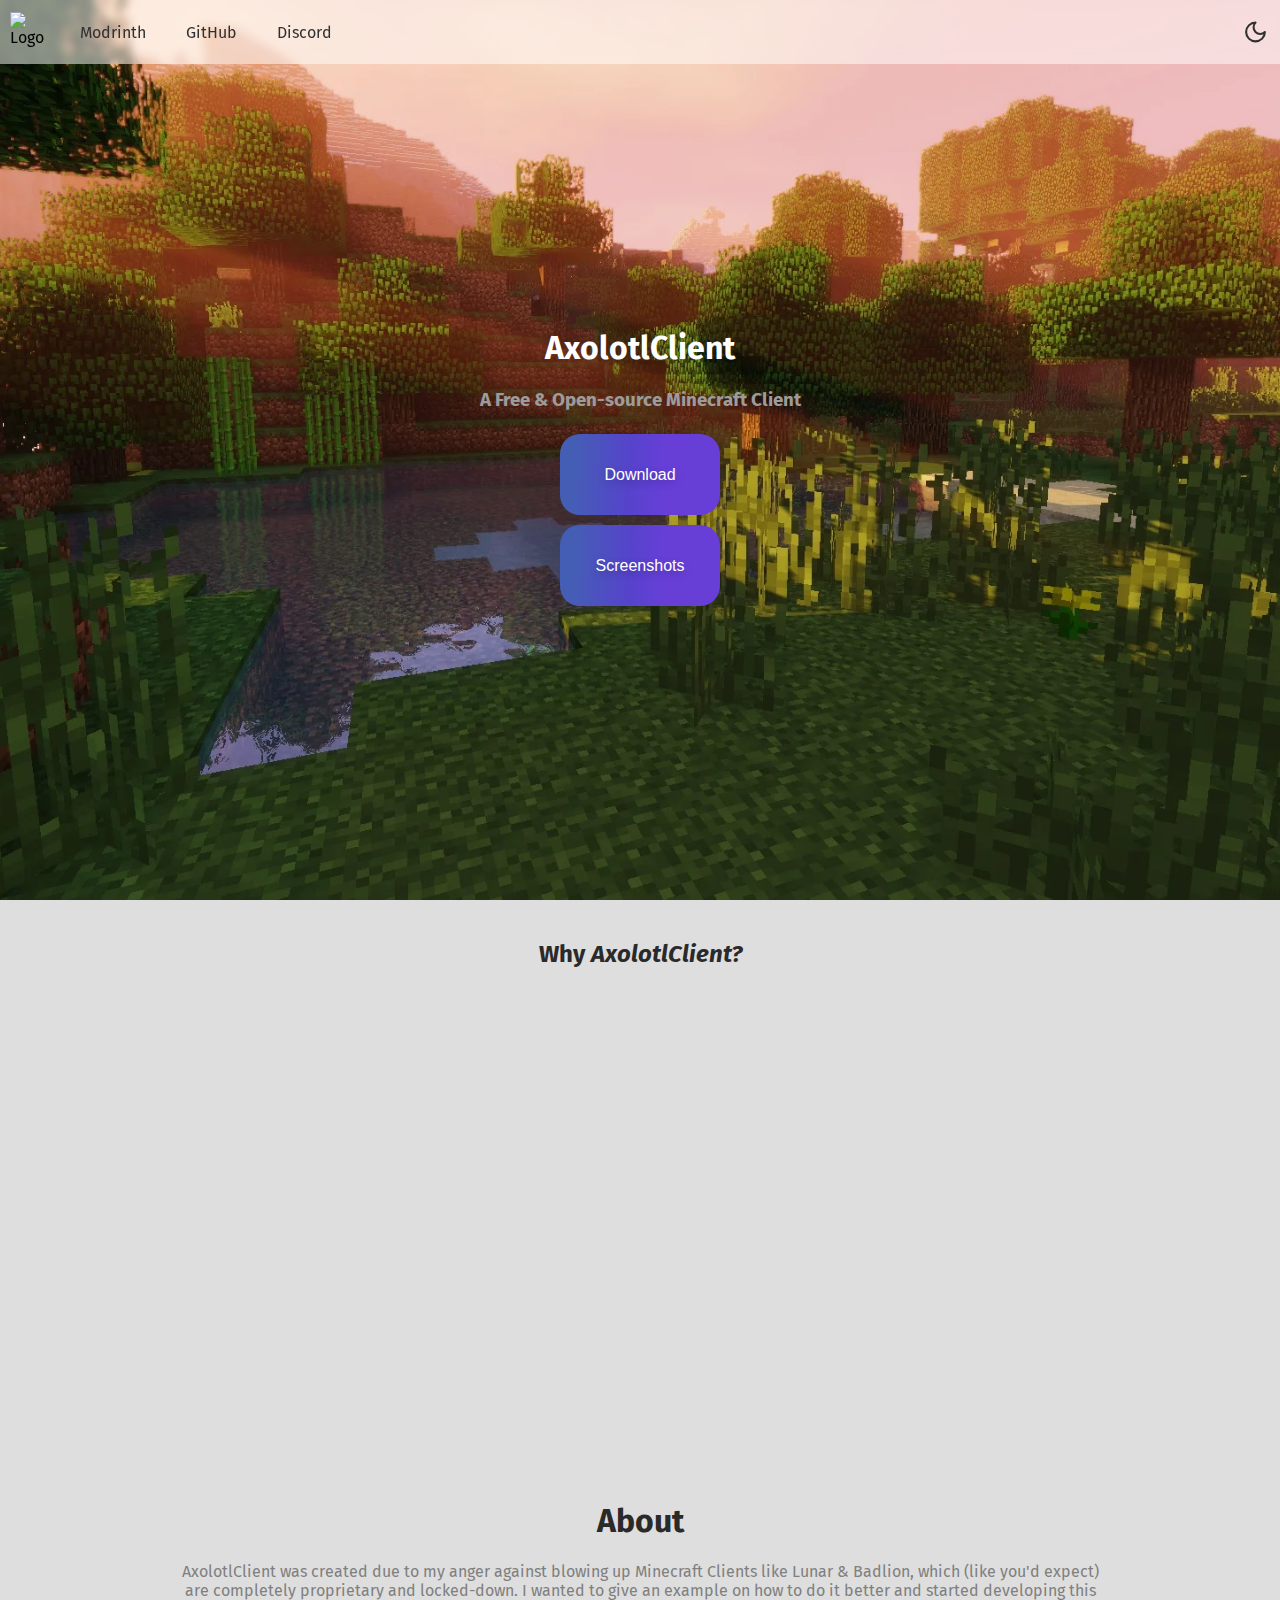
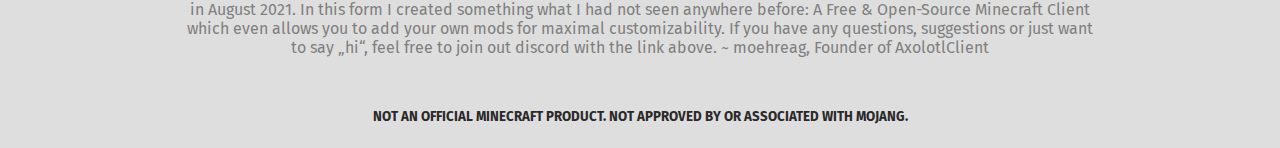
==== commit 4033b056: "Update index.html" ====
--- a/index.html
+++ b/index.html
@@ -3,7 +3,6 @@
 
 <head>
   <script defer src="script.js"></script>
-  <script src="https://unpkg.com/feather-icons"></script>
   <link rel="stylesheet" href="style.css">
   <link rel="icon" href="images/icon.png">
   <link href="https://fonts.bunny.net/css2?family=Fira+Sans&display=swap" rel="stylesheet">
@@ -16,18 +15,9 @@
 <div class="navbar">
   <div class="navbar-left">
     <img src="images/icon.png" alt="Logo">
-    <a href="https://modrinth.com/project/p2rxzX0q">
-      <img class="icon-img-ecorous" src="images/modrinth.svg">
-      <i>Modrinth</i>
-    </a>
-    <a href="https://github.com/AxolotlClient/">
-      <img class="icon-img-ecorous github-icon" src="images/github.svg">
-      <i>GitHub</i>
-    </a>
-    <a href="https://discord.gg/WyMjeX3vka">
-      <img class="icon-img-ecorous" src="images/discord.svg">
-      <i>Discord</i>
-    </a>
+    <a href="https://modrinth.com/mod/axolotlclient">Modrinth</a>
+    <a href="https://github.com/AxolotlClient/">GitHub</a>
+    <a href="https://discord.gg/WyMjeX3vka">Discord</a>
   </div>
   <div class="navbar-right"><img src="images/moon.svg" alt="" id="switcher"></div>
 </div>
@@ -38,13 +28,9 @@
       <img src="images/icon.png" alt="">
       <h1>AxolotlClient</h1>
       <h3>A Free & Open-source Minecraft Client</h3>
-      <div class="buttons-2">
-        <a href="https://modrinth.com/project/p2rxzX0q/versions#all-versions"><button><i width="1.5rem" height="1.5rem"
-          style="margin-right: 7.5px;" data-feather="download"> </i>Download</button></a>
-        <a href="https://modrinth.com/project/p2rxzX0q/gallery"><button><i width="1.5rem" height="1.5rem"
-              style="margin-right: 7.5px;" data-feather="image"> </i>Screenshots</button></a>
-
-      </div>
+      <a href="https://modrinth.com/mod/axolotlclient/versions#all-versions"><button class="tooltip">
+          Download</button></a>
+      <a href="https://modrinth.com/mod/axolotlclient/gallery"><button>Screenshots</button></a>
     </div>
   </div>
 
@@ -90,10 +76,8 @@
       If you have any questions, suggestions or just want to say „hi“, feel free to join out discord with the link
       above.
       ~ moehreag, Founder of AxolotlClient</p>
-    <h5 class="warning">NOT AN OFFICIAL MINECRAFT PRODUCT. NOT APPROVED BY OR ASSOCIATED WITH MOJANG.
-      Website by xlingy
-    </h5>
+    <h5 class="warning">NOT AN OFFICIAL MINECRAFT PRODUCT. NOT APPROVED BY OR ASSOCIATED WITH MOJANG.</h5>
   </div>
 </body>
 
-</html>+</html>
--- a/style.css
+++ b/style.css
@@ -226,6 +226,7 @@
   position: fixed;
   top: 0;
   width: 100%;
+  max-height: 4.5rem;
 }
 
 .navbar a {
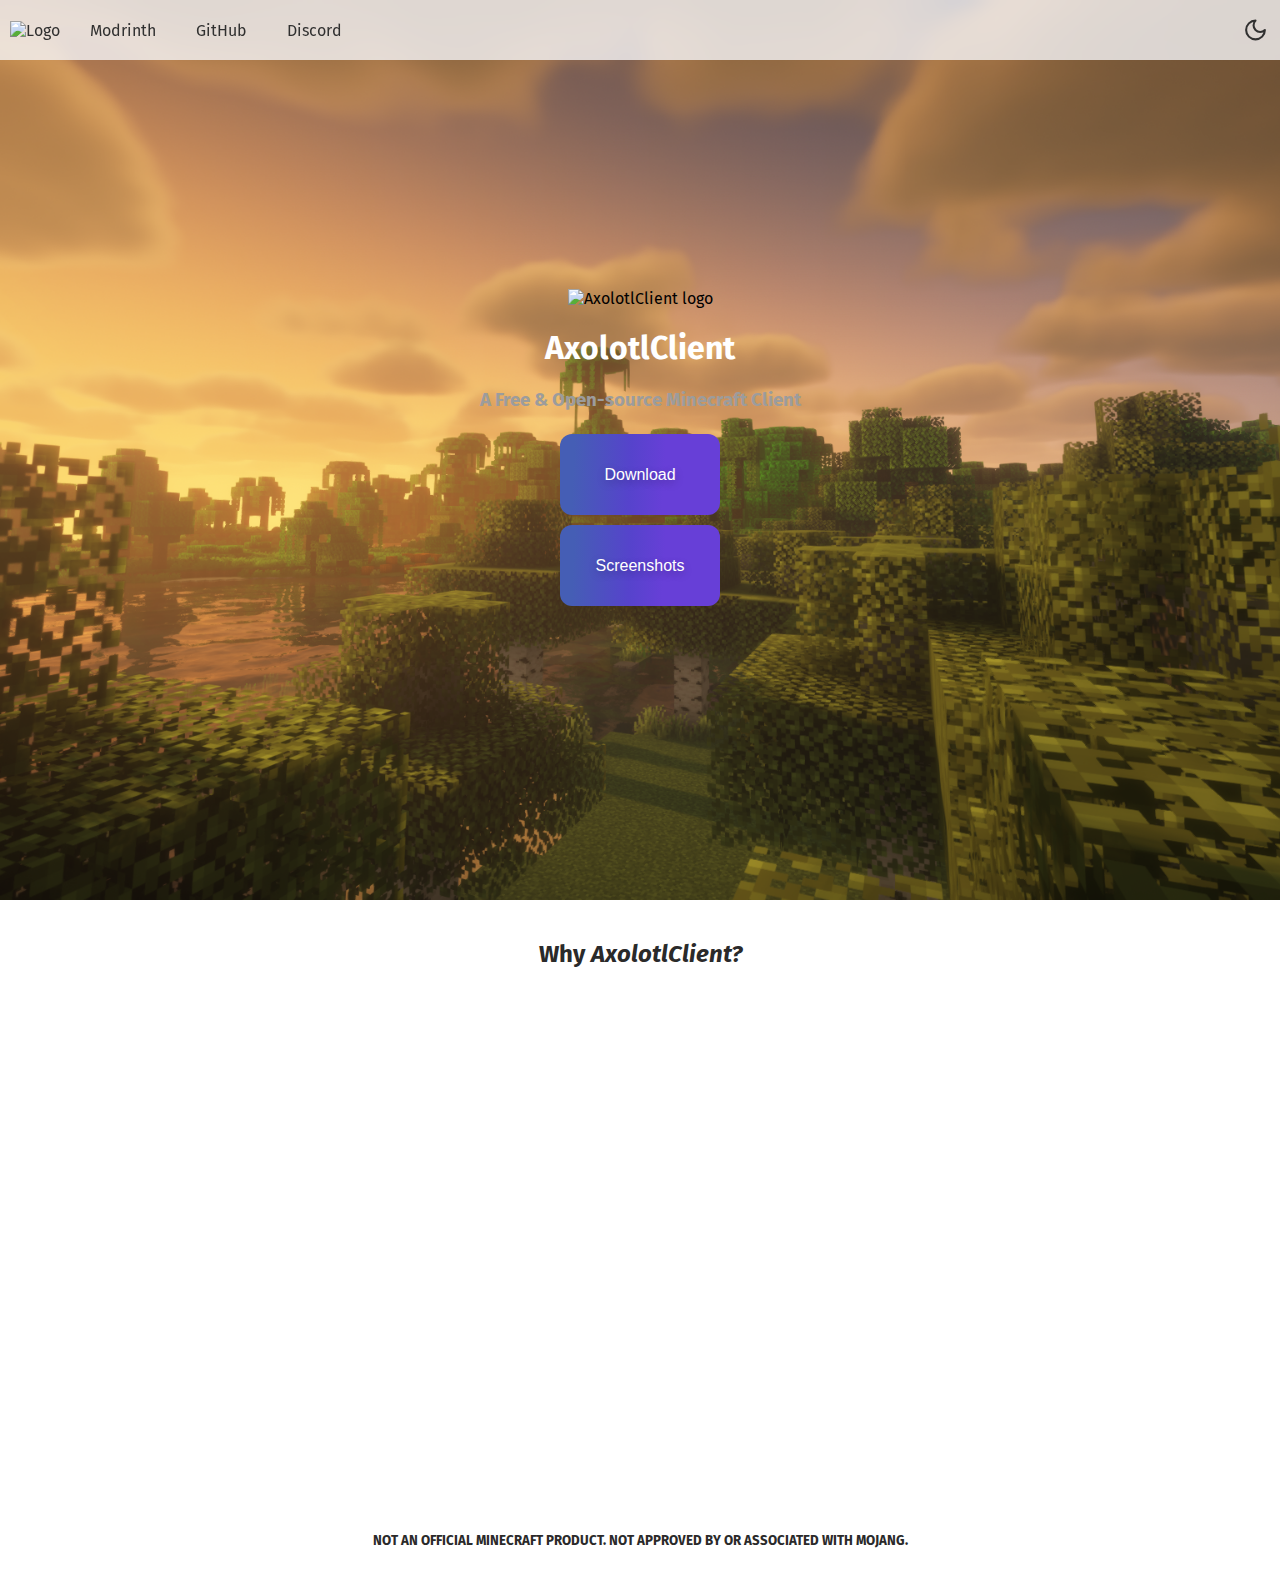
==== commit f6384794: "update website, add privacy policy" ====
--- a/index.html
+++ b/index.html
@@ -1,83 +1,93 @@
-<!DOCTYPE html>
+<!doctype html>
 <html lang="en" data-theme="dark">
+  <head>
+    <script defer src="script.js"></script>
+    <link rel="stylesheet" href="style.css" />
+    <link rel="icon" href="images/icon.png" />
+    <link
+      href="https://fonts.bunny.net/css2?family=Fira+Sans&display=swap"
+      rel="stylesheet"
+    />
+    <meta charset="UTF-8" />
+    <meta http-equiv="X-UA-Compatible" content="IE=edge" />
+    <meta name="viewport" content="width=device-width, initial-scale=1.0" />
+    <title>AxolotlClient</title>
+  </head>
 
-<head>
-  <script defer src="script.js"></script>
-  <link rel="stylesheet" href="style.css">
-  <link rel="icon" href="images/icon.png">
-  <link href="https://fonts.bunny.net/css2?family=Fira+Sans&display=swap" rel="stylesheet">
-  <meta charset="UTF-8">
-  <meta http-equiv="X-UA-Compatible" content="IE=edge">
-  <meta name="viewport" content="width=device-width, initial-scale=1.0">
-  <title>AxolotlClient</title>
-</head>
-
-<div class="navbar">
-  <div class="navbar-left">
-    <img src="images/icon.png" alt="Logo">
-    <a href="https://modrinth.com/mod/axolotlclient">Modrinth</a>
-    <a href="https://github.com/AxolotlClient/">GitHub</a>
-    <a href="https://discord.gg/WyMjeX3vka">Discord</a>
-  </div>
-  <div class="navbar-right"><img src="images/moon.svg" alt="" id="switcher"></div>
-</div>
-
-<body>
-  <div class="main">
-    <div class="buttons">
-      <img src="images/icon.png" alt="">
-      <h1>AxolotlClient</h1>
-      <h3>A Free & Open-source Minecraft Client</h3>
-      <a href="https://modrinth.com/mod/axolotlclient/versions#all-versions"><button class="tooltip">
-          Download</button></a>
-      <a href="https://modrinth.com/mod/axolotlclient/gallery"><button>Screenshots</button></a>
+  <div class="navbar">
+    <div class="navbar-left">
+      <a href="https://axolotlclient.com"
+        ><img src="images/icon.png" alt="Logo"
+      /></a>
+      <a class="text" href="https://modrinth.com/mod/axolotlclient">Modrinth</a>
+      <a class="text" href="https://github.com/AxolotlClient/">GitHub</a>
+      <a class="text" href="https://discord.gg/WyMjeX3vka">Discord</a>
+    </div>
+    <div class="navbar-right">
+      <img src="images/moon.svg" alt="" id="switcher" />
     </div>
   </div>
 
-  <div class="next__slide">
-    <h2>Why <em>AxolotlClient?</em></h2>
-    <div class="reasons">
-      <div class="reason">
-        <img class="icon" src="images/github.svg" width="70px" height="70px">
-        <h2>Open-Source</h2>
-        <p>
-          The client is completely open-source for maximum<br> user comfort.
-          All code is licensed under Free software licenses to allow user modifications.
-        </p>
-      </div>
-      <div class="reason">
-        <img src="images/modrinth.svg" height="70px" color="#00aa00">
-        <h2>Customizable</h2>
-        <p>
-          You can add your own mods to create <b>your own</b> Client.
-          <br>
-          Create your own experience by downloading AxolotlClient now!
-        </p>
-      </div>
-      <div class="reason">
-        <img src="images/quilt.svg" height="70px">
-        <h2>
-          Built on modern<br> Mod Loaders
-        </h2>
-        <p>
-          We use the most modern Loaders to get updates as soon as possible. This also speeds up<br> load times and
-          facilitates developement.
-        </p>
+  <body>
+    <div class="main">
+      <div class="buttons">
+        <img src="images/icon.png" alt="AxolotlClient logo" />
+        <h1>AxolotlClient</h1>
+        <h3>A Free & Open-source Minecraft Client</h3>
+        <a href="https://modrinth.com/mod/axolotlclient/versions#all-versions"
+          ><button class="tooltip">Download</button></a
+        >
+        <a href="https://modrinth.com/mod/axolotlclient/gallery"
+          ><button>Screenshots</button></a
+        >
       </div>
     </div>
-  </div>
-  <div class="about">
-    <h1>About</h1>
-    <p>AxolotlClient was created due to my anger against blowing up Minecraft Clients like Lunar & Badlion, which
-      (like you'd expect) are completely proprietary and locked-down. I wanted to give an example on how to do it better
-      and
-      started developing this in August 2021. In this form I created something what I had not seen anywhere before:
-      A Free & Open-Source Minecraft Client which even allows you to add your own mods for maximal customizability.
-      If you have any questions, suggestions or just want to say „hi“, feel free to join out discord with the link
-      above.
-      ~ moehreag, Founder of AxolotlClient</p>
-    <h5 class="warning">NOT AN OFFICIAL MINECRAFT PRODUCT. NOT APPROVED BY OR ASSOCIATED WITH MOJANG.</h5>
-  </div>
-</body>
 
+    <div class="next__slide">
+      <h2>Why <em>AxolotlClient?</em></h2>
+      <div class="reasons">
+        <div class="reason">
+          <img
+            class="icon"
+            src="images/github.svg"
+            width="70px"
+            height="70px"
+          />
+          <h2>Open-Source</h2>
+          <p>
+            The client is completely open-source for maximum<br />
+            user comfort. All code is licensed under Free software licenses to
+            allow user modifications.
+          </p>
+        </div>
+        <div class="reason">
+          <img src="images/modrinth.svg" height="70px" color="#00aa00" />
+          <h2>Customizable</h2>
+          <p>
+            You can add your own mods to create <b>your own</b> Client.
+            <br />
+            Create your own experience by downloading AxolotlClient now!
+          </p>
+        </div>
+        <div class="reason">
+          <img src="images/quilt.svg" height="70px" />
+          <h2>
+            Built on modern<br />
+            Mod Loaders
+          </h2>
+          <p>
+            We use the most modern Loaders to get updates as soon as possible.
+            This also speeds up<br />
+            load times and facilitates developement.
+          </p>
+        </div>
+      </div>
+    </div>
+    <div class="about">
+      <h5 class="warning">
+        NOT AN OFFICIAL MINECRAFT PRODUCT. NOT APPROVED BY OR ASSOCIATED WITH
+        MOJANG.
+      </h5>
+    </div>
+  </body>
 </html>
--- a/style.css
+++ b/style.css
@@ -1,11 +1,11 @@
 :root[data-theme="dark"] {
-  --background-image: url(images/background.png);
+  --background-image: url(images/bg-dark.png);
   --navbar-text: #ffffff;
   --main-text: #f2f2f2;
   --muted-text: #a4a4a4;
   --main-bg: #121212;
   --reason-bg: #38384f;
-  --navbar-bg: #00000080;
+  --navbar-bg: #000000cc;
   --navbar-hover-bg: #ffffff90;
   --navbar-hover-text: #000;
   --scrollbar-track: #3d3d3d;
@@ -17,14 +17,14 @@
 }
 
 :root[data-theme="light"] {
-  --background-image: url(images/light-bg.webp);
+  --background-image: url(images/bg-light.png);
   --main-text: #fff;
   --muted-text: #9c9c9c;
   --reason-text: #fff;
   --navbar-text: #303030;
-  --main-bg: #dedede;
+  --main-bg: #fff;
   --reason-bg: #5a5a6b;
-  --navbar-bg: #ffffff80;
+  --navbar-bg: #f5f5f7cc;
   --navbar-hover-bg: #00000090;
   --navbar-hover-text: #fff;
   --scrollbar-track: #6c6c6c;
@@ -97,15 +97,25 @@
     #5643cc 43.89%,
     #673fd7 64.72%
   );
-  border-radius: 20px;
+  border-radius: 12px;
   margin: 5px;
   border-style: none;
   box-sizing: border-box;
   color: var(--main-text);
   cursor: pointer;
   flex-shrink: 0;
-  font-family: "Inter UI", "SF Pro Display", -apple-system, BlinkMacSystemFont,
-    "Segoe UI", Roboto, Oxygen, Ubuntu, Cantarell, "Open Sans", "Helvetica Neue",
+  font-family:
+    "Inter UI",
+    "SF Pro Display",
+    -apple-system,
+    BlinkMacSystemFont,
+    "Segoe UI",
+    Roboto,
+    Oxygen,
+    Ubuntu,
+    Cantarell,
+    "Open Sans",
+    "Helvetica Neue",
     sans-serif;
   font-size: 16px;
   font-weight: 500;
@@ -121,7 +131,6 @@
   min-height: 7vh;
   height: 9vh;
   text-decoration: none;
-  min-width: max-content;
 }
 
 .main button:hover {
@@ -226,7 +235,6 @@
   position: fixed;
   top: 0;
   width: 100%;
-  max-height: 4.5rem;
 }
 
 .navbar a {
@@ -235,12 +243,15 @@
   display: block;
   color: var(--navbar-text);
   text-align: center;
+  text-decoration: none;
+}
+
+.navbar .text {
   padding: 20px;
-  text-decoration: none;
 }
 
 .navbar img {
-  padding: 10px;
+  padding: 8px 10px 8px 10px;
   height: 40px;
   width: 40px;
 }
@@ -285,41 +296,11 @@
   padding-top: 30px;
 }
 
-.icon-container-ecorous {
-  display: grid;
-  align-items: center; 
-  grid-template-columns: 1fr 1fr 1fr;
-  column-gap: 5px;
- }
- 
- .icon-img-ecorous {
-   max-width: 100%;
-   max-height:100%;
- }
-
- i { transition: 1s 5ms;
-  float: right;
-  display: block;
-  color: var(--navbar-text);
-  text-align: center;
-  padding: 20px;
-  padding-left: 5px;
-  text-decoration: none;
-  font-style: normal;
-}
-
-.buttons-2 {
-  display: flex;
-}
-.github-icon[data-theme="dark"] {
-  background: white;
-  border-radius: 100%;
-  padding: 0.05rem;
-  margin-right: 10px;
-  margin-top: 5px;
-}
-.github-icon[data-theme="light"] {
-  background: none;
-  border-radius: 100%;
-  padding: 10px;
-}+.policy {
+  color: var(--about-text);
+  text-align: left;
+  padding-left: 20px;
+  padding-right: 20px;
+  padding-top: 50px;
+  background-color: var(--main-bg);
+}
